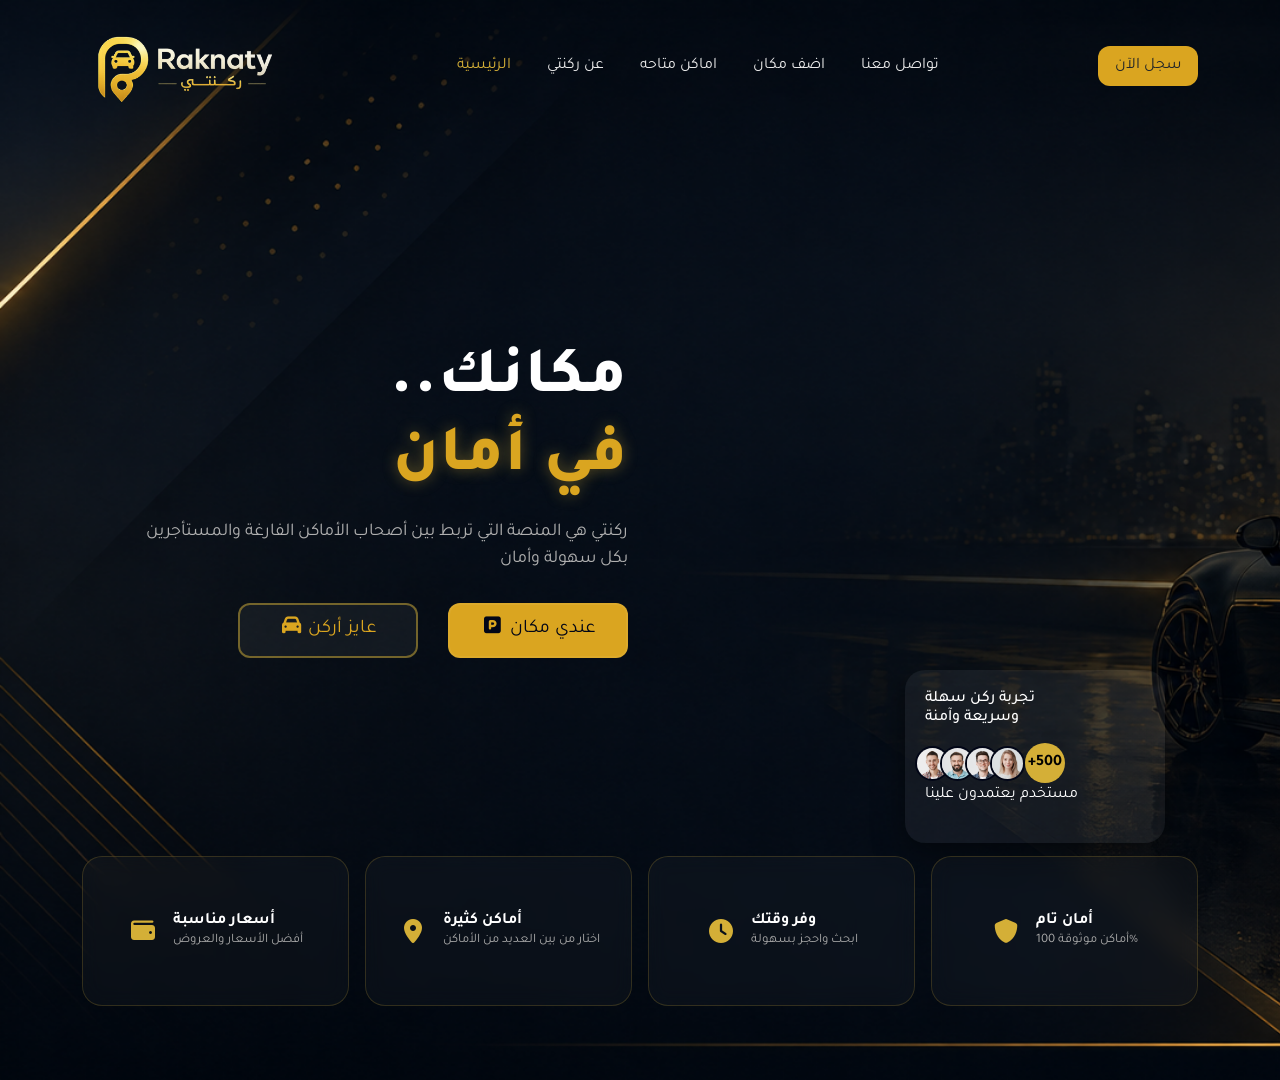
==== index.html @ 25b21ee7 "Add files via upload" ====
<!doctype html>
<html lang="en">
  <head>
    <link href="https://fonts.googleapis.com/css2?family=Tajawal:wght@400;700;800&display=swap" rel="stylesheet">
    <meta charset="UTF-8" />
    <meta name="viewport" content="width=device-width, initial-scale=1.0" />
    <title>raknty</title>
    <link rel="stylesheet" href="css/all.min.css" />
    <link rel="stylesheet" href="css/bootstrap.css" />
    <link rel="stylesheet" href="css/style.css" />
  </head>
  <body>
    <main>
      <header class="d">
        <nav class="navbar navbar-expand-lg custom-navbar">
  <div class="container d-flex justify-content-between align-items-center ">

    <a class="navbar-brand d-flex align-items-center gap-2" href="#">
      <img src="img/7ec00354-f338-412d-a4a1-11a34e710726.png" alt="logo" class="logo">
    </a>

    <button class="navbar-toggler col-2 col-md-2 col-lg-2" type="button" data-bs-toggle="collapse" data-bs-target="#nav">
      <span class="navbar-toggler-icon"></span>
    </button>

    <div class="collapse navbar-collapse col-12 col-md-6 col-lg-3" id="nav">
      <ul class="navbar-nav mx-auto">
        <li class="nav-item"><a class="nav-link active" href="index.html">الرئيسية</a></li>
        <li class="nav-item"><a class="nav-link" href="about.html">عن ركنتي</a></li>
        <li class="nav-item"><a class="nav-link " href="tenant.html">اماكن متاحه</a></li>
        <li class="nav-item"><a class="nav-link " href="rented.html">اضف مكان</a></li>
        <li class="nav-item"><a class="nav-link" href="contact.html">تواصل معنا</a></li>
      </ul>

      <button class="btn  navbtn" onclick="location.href='contact.html'">سجل الآن</button>
    </div>

  </div>
</nav>
 </header>
 
     <section class="hero">
  <div class="container">
    <div class="row align-items-center">

      <div class="col-lg-6 text-end hero-content">
        <h1 class="hero-title">
       ..مكانك<br>
          <span>في أمان</span>
        </h1>

        <p class="hero-desc">
          ركنتي هي المنصة التي تربط بين أصحاب الأماكن الفارغة
          والمستأجرين بكل سهولة وأمان
        </p>

       <div class="hero-buttons">
          <button class="btn1" onclick="location.href='tenant.html'" >
            <i class="fa-solid fa-car"></i>
            عايز أركن
          </button>

          <button class="btn2" onclick="location.href='rented.html'">
            <i class="fa-solid fa-square-parking"></i>
            عندي مكان
          </button>
        </div>

      </div>

    
</section>
<section class="features-section">

 <div class="clients-card justify-content-sm-center align-items-sm-center">
    <h5>تجربة ركن سهلة<br>وسريعة وآمنة</h5>

    <div class="clients">
      <img src="img/person_1-min.jpg">
      <img src="img/person_2-min.jpg">
      <img src="img/person_3-min.jpg">
      <img src="img/person_4-min.jpg">
 
      <div class="count">+500</div>
    </div>

    <p>مستخدم يعتمدون علينا</p>
  </div>
  <div class="features-wrapper">
  <div class="container">
    <div class="row g-3">

      <div class="col-12 col-md-6 col-lg-3">
        <div class="feature-card">
          <i class="fa-solid fa-wallet"></i>
          <div>
            <h6>أسعار مناسبة</h6>
            <p>أفضل الأسعار والعروض</p>
          </div>
        </div>
      </div>

      <div class="col-12 col-md-6 col-lg-3">
        <div class="feature-card">
          <i class="fa-solid fa-location-dot"></i>
          <div>
            <h6>أماكن كثيرة</h6>
            <p>اختار من بين العديد من الأماكن</p>
          </div>
        </div>
      </div>

      <div class="col-12 col-md-6 col-lg-3">
        <div class="feature-card">
          <i class="fa-solid fa-clock"></i>
          <div>
            <h6>وفر وقتك</h6>
            <p>ابحث واحجز بسهولة</p>
          </div>
        </div>
      </div>

      <div class="col-12 col-md-6 col-lg-3">
        <div class="feature-card">
          <i class="fa-solid fa-shield"></i>
          <div>
            <h6>أمان تام</h6>
            <p>أماكن موثوقة 100%</p>
          </div>
        </div>
      </div>

    </div>
  </div>
</div>
</section>






    </main>


    
    <script src="js/bootstrap.bundle.js"></script>
  </body>
</html>
---- css/style.css ----
body{
  margin: 0;
  background: linear-gradient(135deg, #020617, #041C3A);
  font-family: 'Tajawal', sans-serif;

}
html {
  scroll-behavior: smooth;
}
main{
     background-image:url(../img/2d99aacd-a2ca-4271-bae5-eeff89eecae1.png);
  background-size: cover;
    min-height: 120vh;
    
}
.custom-navbar {
  position: absolute;
  top: 0;
  width: 100%;
  z-index: 10;
  padding: 20px 0;
}
.logo {
  width: 200px;   
  height: auto;
}
.nav-link {
  color: #EAEAEA !important;
  margin: 0 10px;
  transition: 0.3s;
}

.nav-link:hover {
  color: #D4AF37 !important;
}

.nav-link.active {
  color: #D4AF37 !important;
}
.btn-gold {
  background: linear-gradient(45deg, #D4AF37, #E6C76A);
  color: black;
  border-radius: 25px;
  padding: 8px 20px;
  font-weight: bold;
}
.navbar-toggler {
  border: 1px solid #D4AF37;
}

.navbar-toggler-icon {
  filter: invert(1);
}
@media (max-width: 992px) {
  .navbar-collapse {
    background: rgba(2,6,23,0.95);
    padding: 20px;
    border-radius: 10px;
    margin-top: 10px;
  }

  .nav-link {
    padding: 10px;
    display: block;
  }
}
.navbtn{
    background-color: goldenrod;
    border-radius:12px ;
    width:100px ;
    height:40px;
    transform: scale(1);
    transition: 0.5s;
}
.navbtn:hover{
    background-color: #020617;
    transform: scale(1.2);
    color: goldenrod;


}

.hero {
  min-height: 100vh;
  display: flex;
  align-items: center;
  padding-top: 100px;
}

.hero-content {
  color: white;
}

.hero-title {
  font-size: 65px;
  font-weight: 800;
  line-height: 1.2;
  letter-spacing: 1px;
}

.hero-title span {
  color: goldenrod;
  text-shadow: 0 0 15px rgba(212,175,55,0.4);
}

.hero-desc {
  margin-top: 20px;
  font-size: 18px;
  color: #b0b0b0;
  max-width: 500px;
  margin-left: auto; 
}

.hero-buttons {
  margin-top: 30px;
  display: flex;
  justify-content: flex-end;
  gap: 30px;
  flex-wrap: wrap;
}

.btn-icon {
  width: 20px;
  margin-left: 8px;
}

.btn1{
    background: rgba(255, 255, 255, 0.05); 
    backdrop-filter: blur(0px); 
    color: goldenrod;
    border-radius: 12px;
    height: 55px;
    width: 180px;
    color: goldenrod;
    border: 2px solid rgba(212, 175, 55, 0.5);
    font-size: larger;
    transition: 0.5s;

}
.btn2{
    background-color: goldenrod;
    border-radius: 12px;
    height: 55px;
    width: 180px;
    border: 2px solid  rgba(255, 255, 255, 0.05);
    color: #020617;
    font-size: larger;
    transition: 0.5s;
}
.btn1:hover{
    background-color: goldenrod;
    color: #020617;
    transform: scale(1.2);
    border: 2px solid  rgba(255, 255, 255, 0.05);



}
.btn2:hover{
    background: rgba(255, 255, 255, 0.05); 
    backdrop-filter: blur(0px); 
    color: goldenrod;
    border: 2px solid rgba(212, 175, 55, 0.5);
    transform: scale(1.2);



}
.features-section {
    position: relative;
    margin-top: 20px;
}

.clients-card {
  position: absolute;
  right: 115px;
  top: -170px;
  background: rgba(255, 255, 255, 0.05);
  padding: 20px;
  border-radius: 20px;
  width: 260px;
  color: white;
  box-shadow: 0 10px 30px rgba(0,0,0,0.5);
  transition: 0.5s;

}
.clients-card:hover{
    transform: translateY(-20px);
  background: goldenrod;
    color:  #020617;
}

.clients-card h5 {
  font-size: 16px;
  margin-bottom: 15px;
}

.clients {
  display: flex;
  align-items: center;
}

.clients img {
  width: 35px;
  height: 35px;
  border-radius: 50%;
  margin-left: -10px;
  border: 2px solid #020617;
}

.count {
  background: #D4AF37;
  color: black;
  width: 40px;
  height: 40px;
  border-radius: 50%;
  display: flex;
  align-items: center;
  justify-content: center;
  font-weight: bold;
  margin-right: 10px;
}
.features-wrapper {
  margin-top: -80px;
}

.feature-card {
  display: flex;
  align-items: center;
  gap: 15px;
  height: 150px;

  background: rgba(255,255,255,0.03);
  border: 1px solid rgba(212,175,55,0.2);
  border-radius: 20px;
  padding: 20px;
  justify-content: center;
  color: white;
  backdrop-filter: blur(10px);
  transition: 0.5s;
}

.feature-card i {
  color: #D4AF37;
  font-size: 24px;
}

.feature-card h6 {
  margin: 0;
  font-weight: bold;
}

.feature-card p {
  margin: 0;
  font-size: 13px;
  color: #aaa;
}

.feature-card:hover {
  transform: translateY(-5px);
  border-color: #D4AF37;
}
.mian-about{
  background-image:url(../img/2d99aacd-a2ca-4271-bae5-eeff89eecae1.png);
  background-size: cover;
  min-height: 125vh;  
  width: 100%;
}
.about-hero {
  display: flex;
  align-items: center;
  padding-top: 150px;
  color: white;
}

.about-title {
  font-size: 60px;
  font-weight: 800;
  text-align: center; 

  
}

.about-title span {
  color: #D4AF37;
  text-shadow: 0 0 15px rgba(212,175,55,0.4);
}

.about-desc {
  margin-top: 30px;
  color: #aaa;
  line-height: 1.8;
  max-width: 600px;  
  margin: auto;     
  text-align: center; 
}

.about-features {
  margin-top: 30px;
}

.feature {
  display: flex;
  align-items: center;
  justify-content: flex-end;
  gap: 15px;
  margin-bottom: 20px;
}

.feature i {
  font-size: 22px;
  color: #D4AF37;
}

.feature h6 {
  margin: 0;
  font-size: 16px;
}

.feature p {
  margin: 0;
  font-size: 13px;
  color: #aaa;
}
.about-section-features {
  margin-top: 60px;
  color: white;
}

.about-item {
  text-align: center;
  transition: 0.5s;
}
.about-item:hover{
  transform: scale(1.2);
}

.about-item i {
  font-size: 40px;
  color: #D4AF37;
  margin-bottom: 15px;
}

.about-item h5 {
  color: #D4AF37;
  margin-bottom: 10px;
  font-weight: 700;
}

.about-item p {
  color: #aaa;
  line-height: 1.8;
  font-size: 14px;
}

.about-divider {
  max-width:1px;
  height: 80px;
  background: rgba(255,255,255,0.1);
  align-self: center;
  padding: 0px;
}
.about-stats {
  margin-top: 30px;
  justify-content: center;
  align-items: center;
      gap: 10px;


}

.stat-card {
  /* background: rgba(255, 255, 255, 0.05);  */
      /* backdrop-filter: blur(1px);   */
      border: 1px solid rgba(212,175,55,0.2);
      border-radius: 15px;
      padding: 20px;
      text-align: center;
      color: white;
      transition: 0.3s;
}

.stat-card i {
  font-size: 30px;
  color: #D4AF37;
  margin-bottom: 15px;
}

.stat-card h3 {
  font-size: 28px;
  color: #D4AF37;
  margin-bottom: 10px;
}

.stat-card p {
  color: #aaa;
  font-size: 14px;
}

.stat-card:hover {
  transform: translateY(-5px);
  border-color: #D4AF37;
}
.marf-about{
  margin-left: 90px;
}
.about-cta {
  margin-top: 55px;
}

.cta-box {
  border: 1px solid rgba(212,175,55,0.4);
  border-radius: 20px;
  padding: 25px 30px;
  background: rgba(255,255,255,0.02);
  transition: 0.5s;

}
.cta-box:hover {
  transform: scale(1.02) ;
}


.cta-text {
  color: #ddd;
  font-size: 18px;
  margin: 0;
  max-width: 70%;
}

.quote {
  color: #D4AF37;
  font-size: 30px;
  margin: 0 5px;
}

.cta-btn {
  border: 1px solid #D4AF37;
  padding: 10px 25px;
  border-radius: 10px;
  text-decoration: none;
  background: #D4AF37;
  color: black;
  transition: 0.5s;
}

.cta-btn:hover {
background: rgba(255, 255, 255, 0.05); 
      backdrop-filter: blur(1px);  
        color: #D4AF37;

  transform: scale(1.1) ;
}
.login-page {
  min-height: 100vh;
  display: flex;
  align-items: center;
  justify-content: center;
}

.login-box {
  width: 400px;
  padding: 40px;
  border-radius: 20px;
  background: rgba(255, 255, 2/55, 0.05); 
  backdrop-filter: blur(4px);  
  border: 1px solid rgba(212,175,55,0.3);
  text-align: center;
  color: white;
  backdrop-filter: blur(10px);
}

.login-logo h2 {
  color: #D4AF37;
  font-size: 40px;
}

.login-logo h3 {
  margin-bottom: 20px;
}

.login-box h4 {
  margin-bottom: 10px;
}

.login-box p {
  color: #aaa;
  margin-bottom: 25px;
}

.input-box {
  display: flex;
  align-items: center;
  background: rgba(255,255,255,0.05);
  border-radius: 10px;
  margin-bottom: 15px;
  padding: 10px;
}

.input-box i {
  color: #D4AF37;
  margin-left: 10px;
}

.input-box input {
  background: none;
  border: none;
  outline: none;
  color: white;
  width: 100%;
}

.login-btn {
  width: 100%;
  padding: 12px;
  border-radius: 10px;
  border: none;
  background: linear-gradient(135deg, #D4AF37, #b8962e);
  color: black;
  font-weight: bold;
  margin-top: 10px;
  transition: 0.3s;
}

.login-btn:hover {
  transform: scale(1.03);
}
.footer-new {
background: rgba(255, 255, 2/55, 0.05); 
  backdrop-filter: blur(40px);    padding: 30px ;
  color: #aaa;
  border: 1px solid rgba(212,175,55,0.4);
}

.footer-brand img {
  width: 120px;
  margin-bottom: 15px;
}

.footer-social {
  margin-bottom: 15px;
}

.footer-social a {
  margin-right: 10px;
  color: #D4AF37;
  font-size: 18px;
  transition: 0.3s;
}

.footer-social a:hover {
  color: white;
}

.footer-new h5 {
  color: white;
  margin-bottom: 15px;
}

.footer-new ul {
  list-style: none;
  padding: 0;
}

.footer-new ul li {
  margin-bottom: 10px;
}

.footer-new a {
  color: #aaa;
  text-decoration: none;
  transition: 0.3s;
}

.footer-new a:hover {
  color: #D4AF37;
}

.footer-copy {
  font-size: 14px;
  color: #777;
}
.parking-section {
  padding: 80px 0;
}

.top-bar {
  display: flex;
  gap: 15px;
  flex-wrap: wrap;
  margin-bottom: 30px;
  padding: 60px;
}

.search-box {
  flex: 1;
  display: flex;
  background: rgba(255,255,255,0.05);
  padding: 12px;
  border-radius: 10px;
  border: 1px solid rgba(212,175,55,0.2);
}

.search-box input {
  background: none;
  border: none;
  outline: none;
  color: white;
  width: 100%;
}

.filters {
  display: flex;
  gap: 10px;
}

.filter-btn {
  padding: 10px 15px;
  border-radius: 10px;
  border: 1px solid rgba(255,255,255,0.2);
  color: white;
}

.filter-btn.active {
  border-color: #D4AF37;
}

.cards-container {
  position: relative;
}

.cards-wrapper {
  display: flex;
  gap: 20px;
  overflow: hidden;
  scroll-behavior: smooth;
  transition: 0.5s;
}
.cards-wrapper:hover{
  transform: scale(1.01);

}

.arrow {
  position: absolute;
  top: 50%;
  transform: translateY(-50%);
  background: rgba(0,0,0,0.6);
  border: none;
  color: #D4AF37;
  width: 40px;
  height: 40px;
  border-radius: 50%;
  z-index: 10;
}

.arrow.left { left: -20px; }
.arrow.right { right: -20px; }

.parking-card {
  min-width: 360px;
  height: 400px;
  background: rgba(255,255,255,0.03);
  border-radius: 20px;
  overflow: hidden;
  color: white;
  padding: 10px;
  border: 1px solid rgba(212,175,55,0.2);
  justify-content: center;
  align-items: center;
}

.parking-card img {
  width: 100%;
  height: 150px;
  object-fit: cover;
}

.card-content {
  padding: 15px;
}

.card-content p {
  color: #aaa;
}

.card-content h6 {
  color: #D4AF37;
}

.parking-card button {
  width: 100%;
  padding: 10px;
  border-radius: 10px;
  border: none;
  background: linear-gradient(135deg, #D4AF37, #b8962e);
  color: black;
  transition: 1s;
}
.parking-card button:hover{
    transform: scale(1.05);
    background: rgba(255, 255, 255, 0.05); 
      backdrop-filter: blur(1px);
      color: #b8962e;    
}
.add-place-section {
  padding: 150px 0;
  direction: rtl;
}

.form-box {
  background: rgba(255,255,255,0.03);
  border: 1px solid rgba(212,175,55,0.2);
  border-radius: 20px;
  padding: 30px;
  backdrop-filter: blur(10px);
}

.section-title {
  color: #D4AF37;
  margin-bottom: 30px;
  font-size: 22px;
}

.form-grid {
  display: grid;
  grid-template-columns: repeat(2, 1fr);
  gap: 20px;
}

.input-group {
  display: flex;
  flex-direction: column;
}

.input-group label {
  margin-bottom: 8px;
  color: #aaa;
}

.input-group input,
.input-group textarea {
  background: transparent;
  border: 1px solid rgba(255,255,255,0.2);
  padding: 12px;
  border-radius: 10px;
  color: white;
}

.input-group textarea {
  min-height: 120px;
}

.input-group.full {
  margin-top: 20px;
}

.features {
  display: flex;
  gap: 10px;
  margin: 20px 0;
  flex-wrap: wrap;
}

.features button {
  background: transparent;
  border: 1px solid rgba(212,175,55,0.3);
  padding: 10px 15px;
  border-radius: 10px;
  color: #D4AF37;
  cursor: pointer;
}

.images-section {
  display: flex;
  gap: 15px;
  margin: 20px 0;
}

.upload-box {
  width: 120px;
  height: 90px;
  border: 2px dashed #D4AF37;
  display: flex;
  align-items: center;
  justify-content: center;
  color: #D4AF37;
  border-radius: 10px;
}

.image-preview {
  width: 120px;
  height: 90px;
  background: #111;
  border-radius: 10px;
}

.map-box {
  height: 150px;
  border-radius: 15px;
  background: rgba(0,0,0,0.4);
  display: flex;
  align-items: center;
  justify-content: center;
  color: #D4AF37;
}

.form-actions {
  display: flex;
  justify-content: space-between;
  margin-top: 20px;
}

.cancel {
  background: #333;
  color: white;
  padding: 10px 20px;
  border-radius: 10px;
}

.submit {
  background: linear-gradient(135deg, #D4AF37, #b8962e);
  color: black;
  padding: 10px 25px;
  border-radius: 10px;
}



.payment-box {
  width: 380px;
  padding: 30px;
  border-radius: 20px;
  justify-content: center;
  align-items: center;

  background: rgba(255, 255, 255, 0.03);
  backdrop-filter: blur(15px);

  border: 1px solid rgba(212, 175, 55, 0.2);

  box-shadow:
    0 0 30px rgba(212,175,55,0.1),
    inset 0 0 15px rgba(212,175,55,0.05);

  text-align: center;
  position: relative;
}

.payment-box h2 {
  color: #D4AF37;
  margin-bottom: 25px;
  font-size: 26px;
}

.payment-box p {
  background: rgba(255,255,255,0.05);
  padding: 12px;
  border-radius: 10px;
  margin: 10px 0;
  color: #ddd;
  border: 1px solid rgba(255,255,255,0.1);
}

.payment-box button {
  margin-top: 20px;
  width: 100%;
  padding: 14px;

  background: linear-gradient(135deg, #D4AF37, #b8962e);
  border: none;
  border-radius: 12px;

  color: black;
  font-weight: bold;
  font-size: 16px;

  cursor: pointer;
  transition: 0.3s;
}

.payment-box button:hover {
  transform: translateY(-3px);
  box-shadow: 0 10px 20px rgba(212,175,55,0.4);
}

.payment-box button:active {
  transform: scale(0.97);
}
.pdiv{
  padding-top: 250px;
}
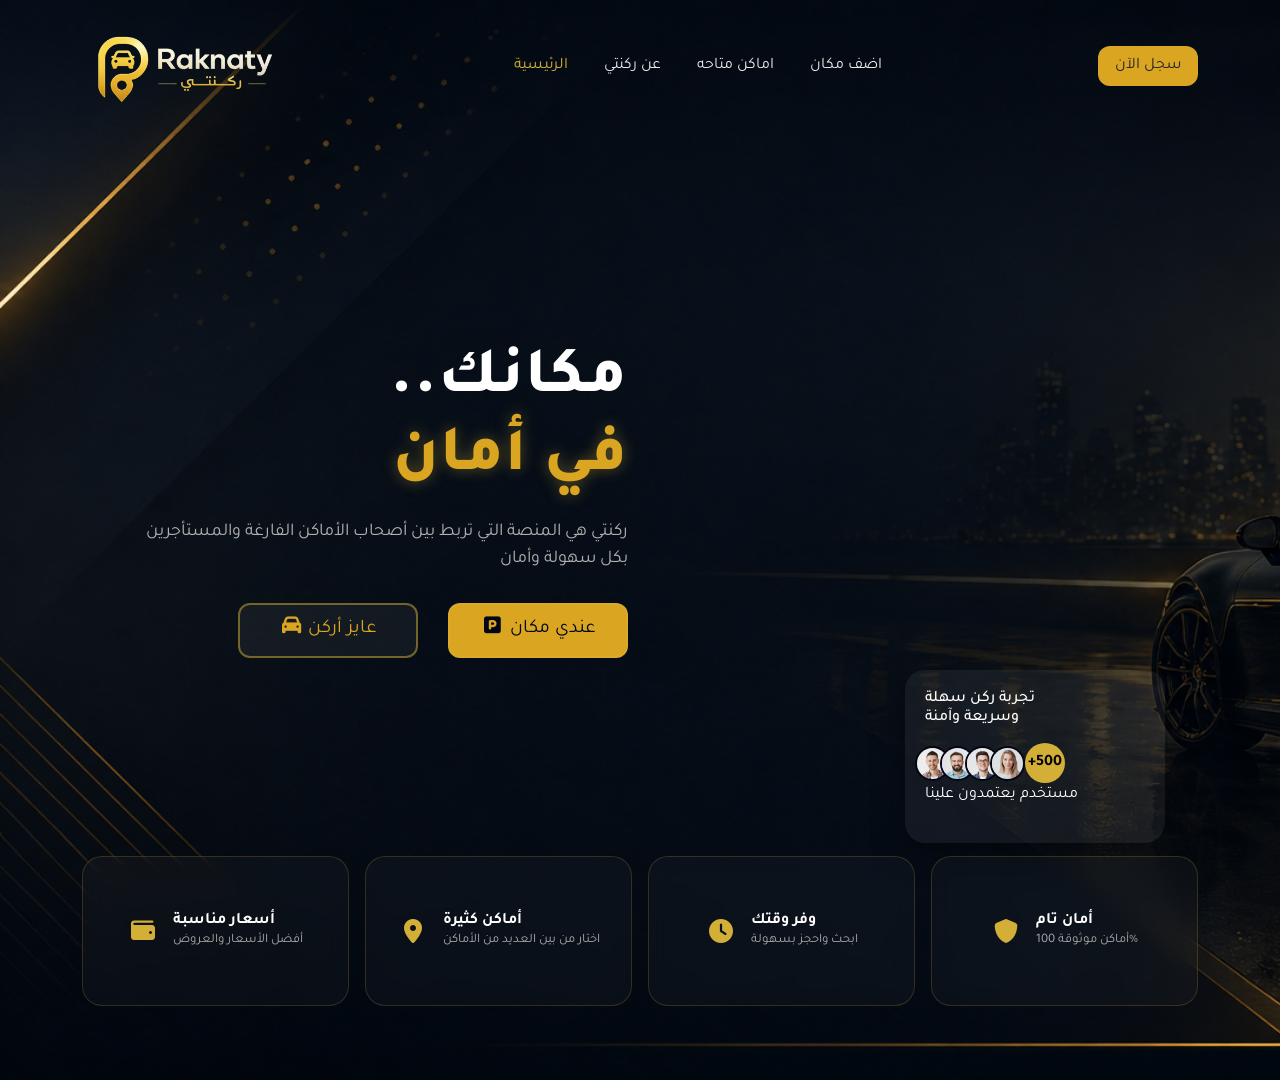
==== commit 5155528d: "Add files via upload" ====
--- a/index.html
+++ b/index.html
@@ -4,7 +4,8 @@
     <link href="https://fonts.googleapis.com/css2?family=Tajawal:wght@400;700;800&display=swap" rel="stylesheet">
     <meta charset="UTF-8" />
     <meta name="viewport" content="width=device-width, initial-scale=1.0" />
-    <title>raknty</title>
+    <title>ركنتي - Raknty</title>
+    <link rel="icon" type="image/png" href="img/7ec00354-f338-412d-a4a1-11a34e710726.png">
     <link rel="stylesheet" href="css/all.min.css" />
     <link rel="stylesheet" href="css/bootstrap.css" />
     <link rel="stylesheet" href="css/style.css" />
@@ -29,10 +30,10 @@
         <li class="nav-item"><a class="nav-link" href="about.html">عن ركنتي</a></li>
         <li class="nav-item"><a class="nav-link " href="tenant.html">اماكن متاحه</a></li>
         <li class="nav-item"><a class="nav-link " href="rented.html">اضف مكان</a></li>
-        <li class="nav-item"><a class="nav-link" href="contact.html">تواصل معنا</a></li>
+        <!-- <li class="nav-item"><a class="nav-link" href="contact.html">تواصل معنا</a></li> -->
       </ul>
 
-      <button class="btn  navbtn" onclick="location.href='contact.html'">سجل الآن</button>
+      <button class="btn  navbtn" onclick="location.href='login.html'">سجل الآن</button>
     </div>
 
   </div>
@@ -43,7 +44,7 @@
   <div class="container">
     <div class="row align-items-center">
 
-      <div class="col-lg-6 text-end hero-content">
+      <div class="col-lg-6 col-md-12 text-lg-end text-center hero-content">
         <h1 class="hero-title">
        ..مكانك<br>
           <span>في أمان</span>
@@ -145,5 +146,6 @@
 
     
     <script src="js/bootstrap.bundle.js"></script>
+    <script src="js/auth.js"></script>
   </body>
 </html>
--- a/css/style.css
+++ b/css/style.css
@@ -87,6 +87,14 @@
   padding-top: 100px;
 }
 
+@media (max-width: 992px) {
+  .hero {
+    padding-top: 150px;
+    min-height: auto;
+    padding-bottom: 50px;
+  }
+}
+
 .hero-content {
   color: white;
 }
@@ -96,6 +104,19 @@
   font-weight: 800;
   line-height: 1.2;
   letter-spacing: 1px;
+}
+
+@media (max-width: 992px) {
+  .hero-title {
+    font-size: 50px;
+    text-align: center;
+  }
+}
+
+@media (max-width: 768px) {
+  .hero-title {
+    font-size: 40px;
+  }
 }
 
 .hero-title span {
@@ -111,12 +132,28 @@
   margin-left: auto; 
 }
 
+@media (max-width: 992px) {
+  .hero-desc {
+    font-size: 17px;
+    text-align: center;
+    margin-left: auto;
+    margin-right: auto;
+  }
+}
+
 .hero-buttons {
   margin-top: 30px;
   display: flex;
   justify-content: flex-end;
   gap: 30px;
   flex-wrap: wrap;
+}
+
+@media (max-width: 992px) {
+  .hero-buttons {
+    justify-content: center;
+    gap: 20px;
+  }
 }
 
 .btn-icon {
@@ -182,7 +219,23 @@
   color: white;
   box-shadow: 0 10px 30px rgba(0,0,0,0.5);
   transition: 0.5s;
-
+}
+
+@media (max-width: 1200px) {
+  .clients-card {
+    right: 50px;
+  }
+}
+
+@media (max-width: 992px) {
+  .clients-card {
+    position: relative;
+    right: auto;
+    top: 0;
+    margin: 20px auto;
+    width: 100%;
+    max-width: 300px;
+  }
 }
 .clients-card:hover{
     transform: translateY(-20px);
@@ -224,11 +277,18 @@
   margin-top: -80px;
 }
 
+@media (max-width: 992px) {
+  .features-wrapper {
+    margin-top: 0;
+    padding: 40px 0;
+  }
+}
+
 .feature-card {
   display: flex;
   align-items: center;
   gap: 15px;
-  height: 150px;
+  min-height: 150px;
 
   background: rgba(255,255,255,0.03);
   border: 1px solid rgba(212,175,55,0.2);
@@ -890,3 +950,84 @@
 .pdiv{
   padding-top: 250px;
 }
+.login-section {
+            min-height: 80vh;
+            display: flex;
+            align-items: center;
+            justify-content: center;
+            padding: 150px 20px 40px 20px;
+            direction: rtl;
+        }
+        .login-box {
+            background: rgba(255, 255, 255, 0.03);
+            border: 1px solid rgba(212, 175, 55, 0.2);
+            border-radius: 20px;
+            padding: 40px;
+            width: 100%;
+            max-width: 450px;
+            text-align: center;
+            backdrop-filter: blur(10px);
+        }
+        .login-box h2 {
+            color: #D4AF37;
+            margin-bottom: 20px;
+            font-weight: 700;
+        }
+        .login-box p {
+            color: #ccc;
+            margin-bottom: 30px;
+        }
+        .input-group {
+            margin-bottom: 20px;
+            text-align: right;
+        }
+        .input-group label {
+            display: block;
+            color: #aaa;
+            margin-bottom: 8px;
+        }
+        .input-group input {
+            width: 100%;
+            padding: 12px 15px;
+            background: rgba(255, 255, 255, 0.05);
+            border: 1px solid rgba(255, 255, 255, 0.1);
+            border-radius: 10px;
+            color: white;
+            transition: 0.3s;
+        }
+        .input-group input:focus {
+            border-color: #D4AF37;
+            outline: none;
+            background: rgba(255, 255, 255, 0.1);
+        }
+        .submit-btn {
+            background: linear-gradient(135deg, #D4AF37, #b8962e);
+            color: #0b0f19;
+            border: none;
+            padding: 12px;
+            width: 100%;
+            border-radius: 10px;
+            font-weight: bold;
+            font-size: 18px;
+            cursor: pointer;
+            transition: 0.3s;
+            margin-top: 10px;
+        }
+        .submit-btn:hover {
+            transform: translateY(-2px);
+            box-shadow: 0 5px 15px rgba(212, 175, 55, 0.4);
+        }
+        .toggle-text {
+            margin-top: 20px;
+            color: #aaa;
+            font-size: 14px;
+        }
+        .toggle-text span {
+            color: #D4AF37;
+            cursor: pointer;
+            font-weight: bold;
+            margin-right: 5px;
+        }
+        .toggle-text span:hover {
+            text-decoration: underline;
+        }
